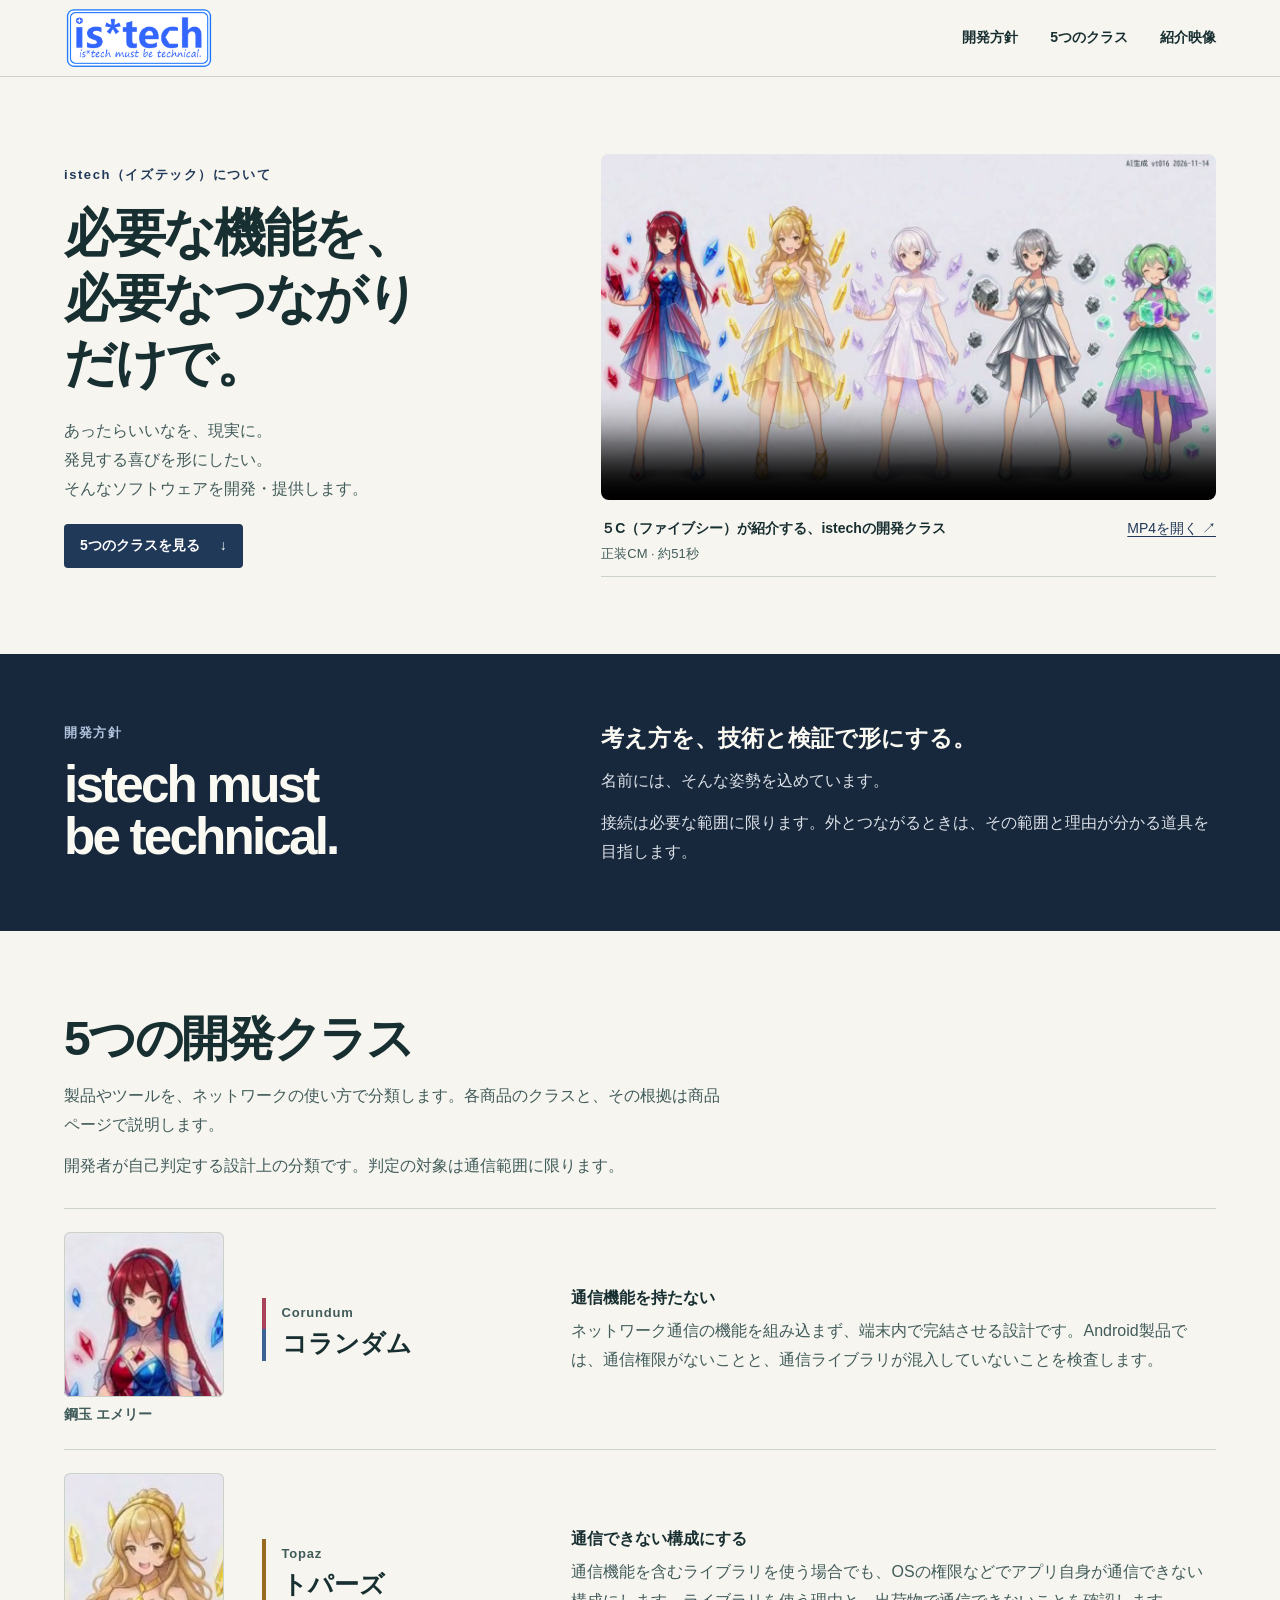
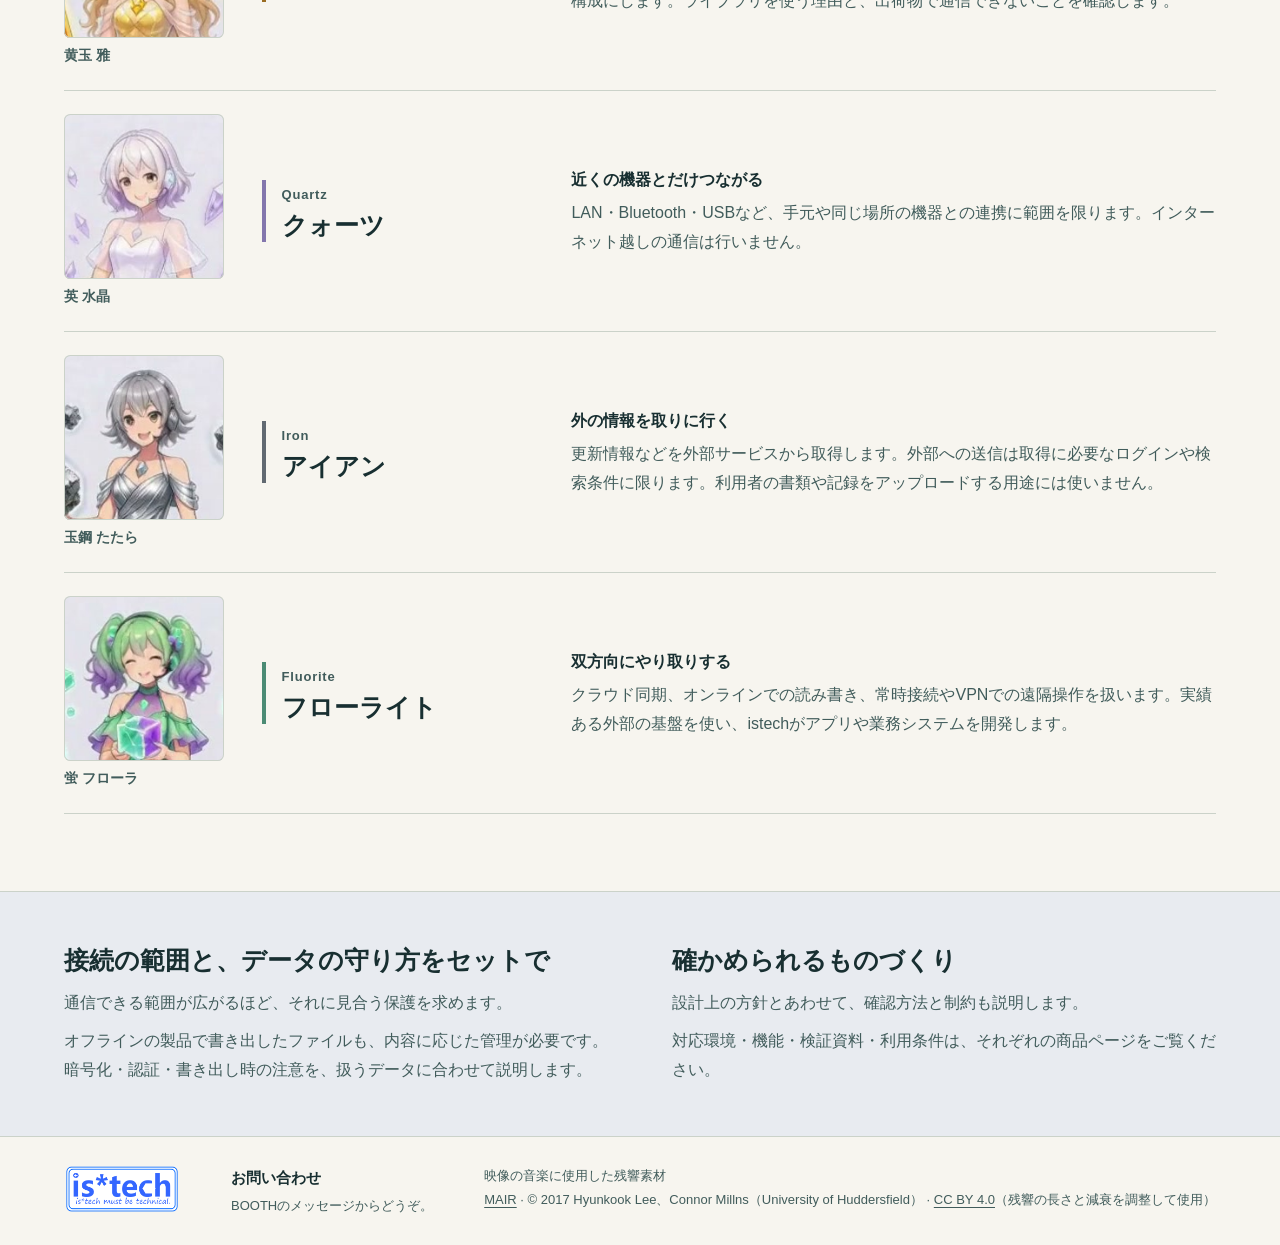
==== index.html @ 855a9165 "正装CM紹介ページ（GitHub Pages 用）" ====
<!doctype html>
<html lang="ja">
<head>
  <meta charset="utf-8">
  <meta name="viewport" content="width=device-width, initial-scale=1">
  <meta name="description" content="istechの開発方針と、アプリの通信範囲を示す5つのクラスをご紹介します。">
  <meta name="theme-color" content="#f7f5ef">
  <title>開発方針と5つのクラス｜istech</title>
  <link rel="stylesheet" href="styles.css">
</head>
<body>
  <a class="skip-link" href="#main">本文へ</a>
  <header class="site-header" id="top">
    <div class="wrap header-inner">
      <a class="brand" href="#top" aria-label="istech ページ先頭">
        <img src="assets/istech-logo.png" alt="" width="909" height="388">
      </a>
      <nav aria-label="ページ内メニュー">
        <a href="#policy">開発方針</a>
        <a href="#classes">5つのクラス</a>
        <a href="#film">紹介映像</a>
      </nav>
    </div>
  </header>

  <main id="main">
    <section class="hero wrap" aria-labelledby="hero-title">
      <div class="hero-copy">
        <p class="label">istech（イズテック）について</p>
        <h1 id="hero-title"><span>必要な機能を、</span><span>必要なつながり</span><span>だけで。</span></h1>
        <p class="hero-intro">あったらいいなを、現実に。<br>発見する喜びを形にしたい。<br>そんなソフトウェアを開発・提供します。</p>
        <a class="jump-link" href="#classes">5つのクラスを見る <span aria-hidden="true">↓</span></a>
      </div>
      <figure id="film" class="film">
        <video controls playsinline preload="metadata" width="1280" height="720"
          poster="assets/istech-class-intro-poster.jpg"
          aria-labelledby="film-caption" aria-describedby="film-duration">
          <source src="assets/istech-class-intro.mp4" type="video/mp4">
        </video>
        <figcaption>
          <div>
            <strong id="film-caption">５C（ファイブシー）が紹介する、istechの開発クラス</strong>
            <span id="film-duration">正装CM · 約51秒</span>
          </div>
          <a href="assets/istech-class-intro.mp4">MP4を開く<span aria-hidden="true"> ↗</span></a>
        </figcaption>
      </figure>
    </section>

    <section class="policy" id="policy" aria-labelledby="policy-title">
      <div class="wrap policy-inner">
        <div>
          <p class="label">開発方針</p>
          <h2 id="policy-title" lang="en">istech must<br>be technical.</h2>
        </div>
        <div class="policy-copy">
          <h3>考え方を、技術と検証で形にする。</h3>
          <p>名前には、そんな姿勢を込めています。</p>
          <p>接続は必要な範囲に限ります。外とつながるときは、その範囲と理由が分かる道具を目指します。</p>
        </div>
      </div>
    </section>

    <section class="classes wrap" id="classes" aria-labelledby="classes-title">
      <header class="classes-intro">
        <h2 id="classes-title">5つの開発クラス</h2>
        <p>製品やツールを、ネットワークの使い方で分類します。各商品のクラスと、その根拠は商品ページで説明します。</p>
        <p>開発者が自己判定する設計上の分類です。判定の対象は通信範囲に限ります。</p>
      </header>
      <ul class="class-list">
        <li class="class-row corundum">
          <figure class="class-portrait">
            <div class="portrait-image" aria-hidden="true"></div>
            <figcaption>鋼玉 エメリー</figcaption>
          </figure>
          <div class="class-name"><span lang="en">Corundum</span><h3>コランダム</h3></div>
          <div class="class-description">
            <p class="class-summary">通信機能を持たない</p>
            <p>ネットワーク通信の機能を組み込まず、端末内で完結させる設計です。Android製品では、通信権限がないことと、通信ライブラリが混入していないことを検査します。</p>
          </div>
        </li>
        <li class="class-row topaz">
          <figure class="class-portrait">
            <div class="portrait-image" aria-hidden="true"></div>
            <figcaption>黄玉 雅</figcaption>
          </figure>
          <div class="class-name"><span lang="en">Topaz</span><h3>トパーズ</h3></div>
          <div class="class-description">
            <p class="class-summary">通信できない構成にする</p>
            <p>通信機能を含むライブラリを使う場合でも、OSの権限などでアプリ自身が通信できない構成にします。ライブラリを使う理由と、出荷物で通信できないことを確認します。</p>
          </div>
        </li>
        <li class="class-row quartz">
          <figure class="class-portrait">
            <div class="portrait-image" aria-hidden="true"></div>
            <figcaption>英 水晶</figcaption>
          </figure>
          <div class="class-name"><span lang="en">Quartz</span><h3>クォーツ</h3></div>
          <div class="class-description">
            <p class="class-summary">近くの機器とだけつながる</p>
            <p>LAN・Bluetooth・USBなど、手元や同じ場所の機器との連携に範囲を限ります。インターネット越しの通信は行いません。</p>
          </div>
        </li>
        <li class="class-row iron">
          <figure class="class-portrait">
            <div class="portrait-image" aria-hidden="true"></div>
            <figcaption>玉鋼 たたら</figcaption>
          </figure>
          <div class="class-name"><span lang="en">Iron</span><h3>アイアン</h3></div>
          <div class="class-description">
            <p class="class-summary">外の情報を取りに行く</p>
            <p>更新情報などを外部サービスから取得します。外部への送信は取得に必要なログインや検索条件に限ります。利用者の書類や記録をアップロードする用途には使いません。</p>
          </div>
        </li>
        <li class="class-row fluorite">
          <figure class="class-portrait">
            <div class="portrait-image" aria-hidden="true"></div>
            <figcaption>蛍 フローラ</figcaption>
          </figure>
          <div class="class-name"><span lang="en">Fluorite</span><h3>フローライト</h3></div>
          <div class="class-description">
            <p class="class-summary">双方向にやり取りする</p>
            <p>クラウド同期、オンラインでの読み書き、常時接続やVPNでの遠隔操作を扱います。実績ある外部の基盤を使い、istechがアプリや業務システムを開発します。</p>
          </div>
        </li>
      </ul>
    </section>

    <div class="product-notes">
      <div class="wrap product-notes-inner">
        <section aria-labelledby="data-protection-title">
          <h2 id="data-protection-title">接続の範囲と、データの守り方をセットで</h2>
          <p>通信できる範囲が広がるほど、それに見合う保護を求めます。</p>
          <p>オフラインの製品で書き出したファイルも、内容に応じた管理が必要です。暗号化・認証・書き出し時の注意を、扱うデータに合わせて説明します。</p>
        </section>
        <section aria-labelledby="verification-title">
          <h2 id="verification-title">確かめられるものづくり</h2>
          <p>設計上の方針とあわせて、確認方法と制約も説明します。</p>
          <p>対応環境・機能・検証資料・利用条件は、それぞれの商品ページをご覧ください。</p>
        </section>
      </div>
    </div>
  </main>

  <footer class="site-footer">
    <div class="wrap footer-inner">
      <a class="brand" href="#top" aria-label="istech ページ先頭">
        <img src="assets/istech-logo.png" alt="" width="909" height="388">
      </a>
      <div class="contact">
        <h2>お問い合わせ</h2>
        <p>BOOTHのメッセージからどうぞ。</p>
      </div>
      <p>映像の音楽に使用した残響素材<br>
        <a href="https://zenodo.org/records/2639677">MAIR</a>
        · © 2017 Hyunkook Lee、Connor Millns（University of Huddersfield）
        · <a href="https://creativecommons.org/licenses/by/4.0/deed.ja">CC BY 4.0</a>（残響の長さと減衰を調整して使用）
      </p>
    </div>
  </footer>
</body>
</html>
---- styles.css ----
:root {
  color-scheme: light;
  --paper: #f7f5ef;
  --ink: #182f31;
  --secondary: #415c5b;
  --rule: #cbd2c9;
  --accent: #213959;
  --edge: clamp(1.25rem, 5vw, 5rem);
  font-family: Inter, "Hiragino Kaku Gothic ProN", "Yu Gothic", Meiryo, sans-serif;
  background: var(--paper);
  color: var(--ink);
}

*, *::before, *::after { box-sizing: border-box; }
body { margin: 0; line-height: 1.8; }
h1, h2, h3, p, figure { margin: 0; }
a { color: inherit; text-underline-offset: 0.23em; }
a:hover { text-decoration-thickness: 0.12em; }
:focus-visible { outline: 3px solid #193d6c; outline-offset: 4px; }
[id] { scroll-margin-top: 1.25rem; }
.wrap { width: min(100% - 2 * var(--edge), 80rem); margin-inline: auto; }

.skip-link {
  position: absolute;
  inset-block-start: 0.5rem;
  inset-inline-start: 1rem;
  z-index: 1;
  transform: translateY(-200%);
  background: white;
  padding: 0.5rem 1rem;
}
.skip-link:focus { transform: none; }
.site-header { border-bottom: 1px solid var(--rule); }
.header-inner {
  min-height: 4.75rem;
  display: flex;
  align-items: center;
  justify-content: space-between;
  gap: 0.5rem 2rem;
}
.brand {
  display: block;
  flex-shrink: 0;
  inline-size: clamp(8rem, 12vw, 9.375rem);
}
.brand img { display: block; inline-size: 100%; block-size: auto; }
nav { display: flex; gap: 0.25rem clamp(0.75rem, 2.8vw, 2rem); flex-wrap: wrap; }
nav a { padding-block: 0.5rem; font-size: 0.875rem; font-weight: 700; text-decoration: none; }
nav a:hover { text-decoration: underline; }

.hero {
  display: grid;
  grid-template-columns: minmax(0, 0.87fr) minmax(0, 1.13fr);
  align-items: center;
  gap: clamp(1.75rem, 5vw, 5rem);
  padding-block: clamp(2.5rem, 6vw, 6rem);
}
.label {
  font-size: 0.8125rem;
  font-weight: 700;
  letter-spacing: 0.12em;
  color: var(--accent);
}
.hero h1 {
  font-size: clamp(2.375rem, 4.1vw, 4.25rem);
  line-height: 1.24;
  letter-spacing: -0.045em;
  font-weight: 800;
  margin-block: 0.25em 0.42em;
}
.hero h1 span { display: block; }
.hero-intro { max-width: 31em; color: var(--secondary); }
.jump-link {
  display: inline-flex;
  align-items: center;
  gap: 1.25rem;
  min-height: 2.75rem;
  padding: 0.3rem 1rem;
  margin-top: 1.25rem;
  background: var(--accent);
  border-radius: 0.25rem;
  color: white;
  font-weight: 700;
  font-size: 0.875rem;
  text-decoration: none;
}
.jump-link:hover { background: #172c47; }
.film { min-width: 0; }
.film video {
  display: block;
  width: 100%;
  height: auto;
  aspect-ratio: 16 / 9;
  background: #e7e8e3;
  border-radius: 0.5rem;
}
.film figcaption {
  margin-top: 0.7rem;
  padding-block: 0.35rem 0.7rem;
  border-bottom: 1px solid var(--rule);
  display: flex;
  align-items: baseline;
  justify-content: space-between;
  flex-wrap: wrap;
  gap: 0.35rem 1rem;
  font-size: 0.875rem;
}
.film figcaption span#film-duration { display: block; color: var(--secondary); font-size: 0.8125rem; }
.film a { color: var(--accent); white-space: nowrap; }

.policy { background: #18283c; color: #faf9f2; }
.policy :focus-visible { outline-color: #b9cbe3; }
.policy-inner {
  display: grid;
  grid-template-columns: minmax(0, 0.87fr) minmax(0, 1.13fr);
  align-items: center;
  gap: clamp(1.25rem, 5vw, 5rem);
  padding-block: clamp(2.25rem, 5vw, 4rem);
}
.policy .label { color: #afc3dd; }
.policy h2 { font-size: clamp(2.25rem, 4vw, 3.75rem); letter-spacing: -0.055em; line-height: 1.03; margin-top: 0.28em; }
.policy h3 { font-size: clamp(1.125rem, 2vw, 1.45rem); margin-bottom: 0.45rem; }
.policy-copy p { color: #dbe1e8; max-width: 42em; }
.policy-copy p + p { margin-top: 0.85rem; }

.classes { padding-block: clamp(2.75rem, 6vw, 5.5rem); }
.classes h2 { font-size: clamp(1.8rem, 4vw, 3rem); letter-spacing: -0.05em; line-height: 1.3; }
.classes-intro p { max-width: 41em; color: var(--secondary); margin-top: 0.75rem; }
.class-list { list-style: none; padding: 0; margin: 1.75rem 0 0; border-top: 1px solid var(--rule); }
.class-row {
  --class-color: #527c70;
  display: grid;
  grid-template-columns: clamp(7.5rem, 13vw, 10rem) minmax(8rem, 0.42fr) minmax(0, 1fr);
  align-items: center;
  column-gap: clamp(1rem, 3vw, 3rem);
  padding-block: 1.4rem;
  border-bottom: 1px solid var(--rule);
}
.class-portrait figcaption {
  margin-top: 0.3rem;
  color: var(--secondary);
  font-size: 0.875rem;
  font-weight: 700;
}
.portrait-image {
  /* The 1280 × 720 CM poster supplies a 184 × 190 crop for each class. */
  aspect-ratio: 184 / 190;
  border-radius: 0.4rem;
  background-image: url("assets/istech-class-intro-poster.jpg");
  background-repeat: no-repeat;
  background-size: calc(100% * 1280 / 184) auto;
  background-position:
    calc(100% * var(--portrait-x) / (1280 - 184))
    calc(100% * var(--portrait-y) / (720 - 190));
  box-shadow: inset 0 0 0 1px var(--rule);
}
.corundum { --portrait-x: 44; --portrait-y: 100; }
.topaz { --portrait-x: 300; --portrait-y: 91; }
.quartz { --portrait-x: 558; --portrait-y: 134; }
.iron { --portrait-x: 809; --portrait-y: 138; }
.fluorite { --portrait-x: 1059; --portrait-y: 168; }
.class-name { padding-inline-start: 0.95rem; border-inline-start: 4px solid var(--class-color); }
.class-name span { color: var(--secondary); font-size: 0.8125rem; font-weight: 700; letter-spacing: 0.06em; }
.class-name h3 { font-size: clamp(1.2rem, 2.3vw, 1.55rem); line-height: 1.35; }
.class-description { max-width: 43em; color: var(--secondary); }
.class-summary { font-weight: 700; color: var(--ink); margin-bottom: 0.25rem; }
.corundum .class-name { border-image: linear-gradient(#a94259 50%, #3b6295 50%) 1; }
.topaz { --class-color: #9a6c21; }
.quartz { --class-color: #8376ad; }
.iron { --class-color: #616971; }
.fluorite { --class-color: #4b8b74; }

.product-notes { background: #e8ebf0; border-top: 1px solid var(--rule); }
.product-notes-inner {
  display: grid;
  grid-template-columns: repeat(2, minmax(0, 1fr));
  gap: clamp(1.5rem, 5vw, 4rem);
  padding-block: clamp(2rem, 4vw, 3.5rem);
}
.product-notes h2 { font-size: clamp(1.15rem, 2.2vw, 1.55rem); line-height: 1.45; }
.product-notes p { color: var(--secondary); margin-top: 0.6rem; }

.site-footer { border-top: 1px solid var(--rule); }
.footer-inner {
  display: flex;
  align-items: flex-start;
  justify-content: space-between;
  flex-wrap: wrap;
  gap: 1rem 3rem;
  padding-block: 1.7rem;
}
.footer-inner p { color: var(--secondary); font-size: 0.8125rem; }
.footer-inner .brand { inline-size: 7.25rem; }
.contact h2 { font-size: 0.9375rem; margin-bottom: 0.2rem; }

@media (max-width: 47rem) {
  .hero, .policy-inner, .product-notes-inner { grid-template-columns: minmax(0, 1fr); }
  .hero h1 { font-size: clamp(2.25rem, 8vw, 3.6rem); }
  .hero h1 span:nth-child(2), .hero h1 span:nth-child(3) { display: inline; }
  .hero h1 span { overflow-wrap: anywhere; }
  .class-row { grid-template-columns: 6.5rem minmax(0, 1fr); gap: 0.65rem 1rem; }
  .class-description { grid-column: 1 / -1; }
}

@media (max-width: 26rem) {
  .header-inner { align-items: flex-start; flex-direction: column; padding-block: 1rem 0.5rem; }
}
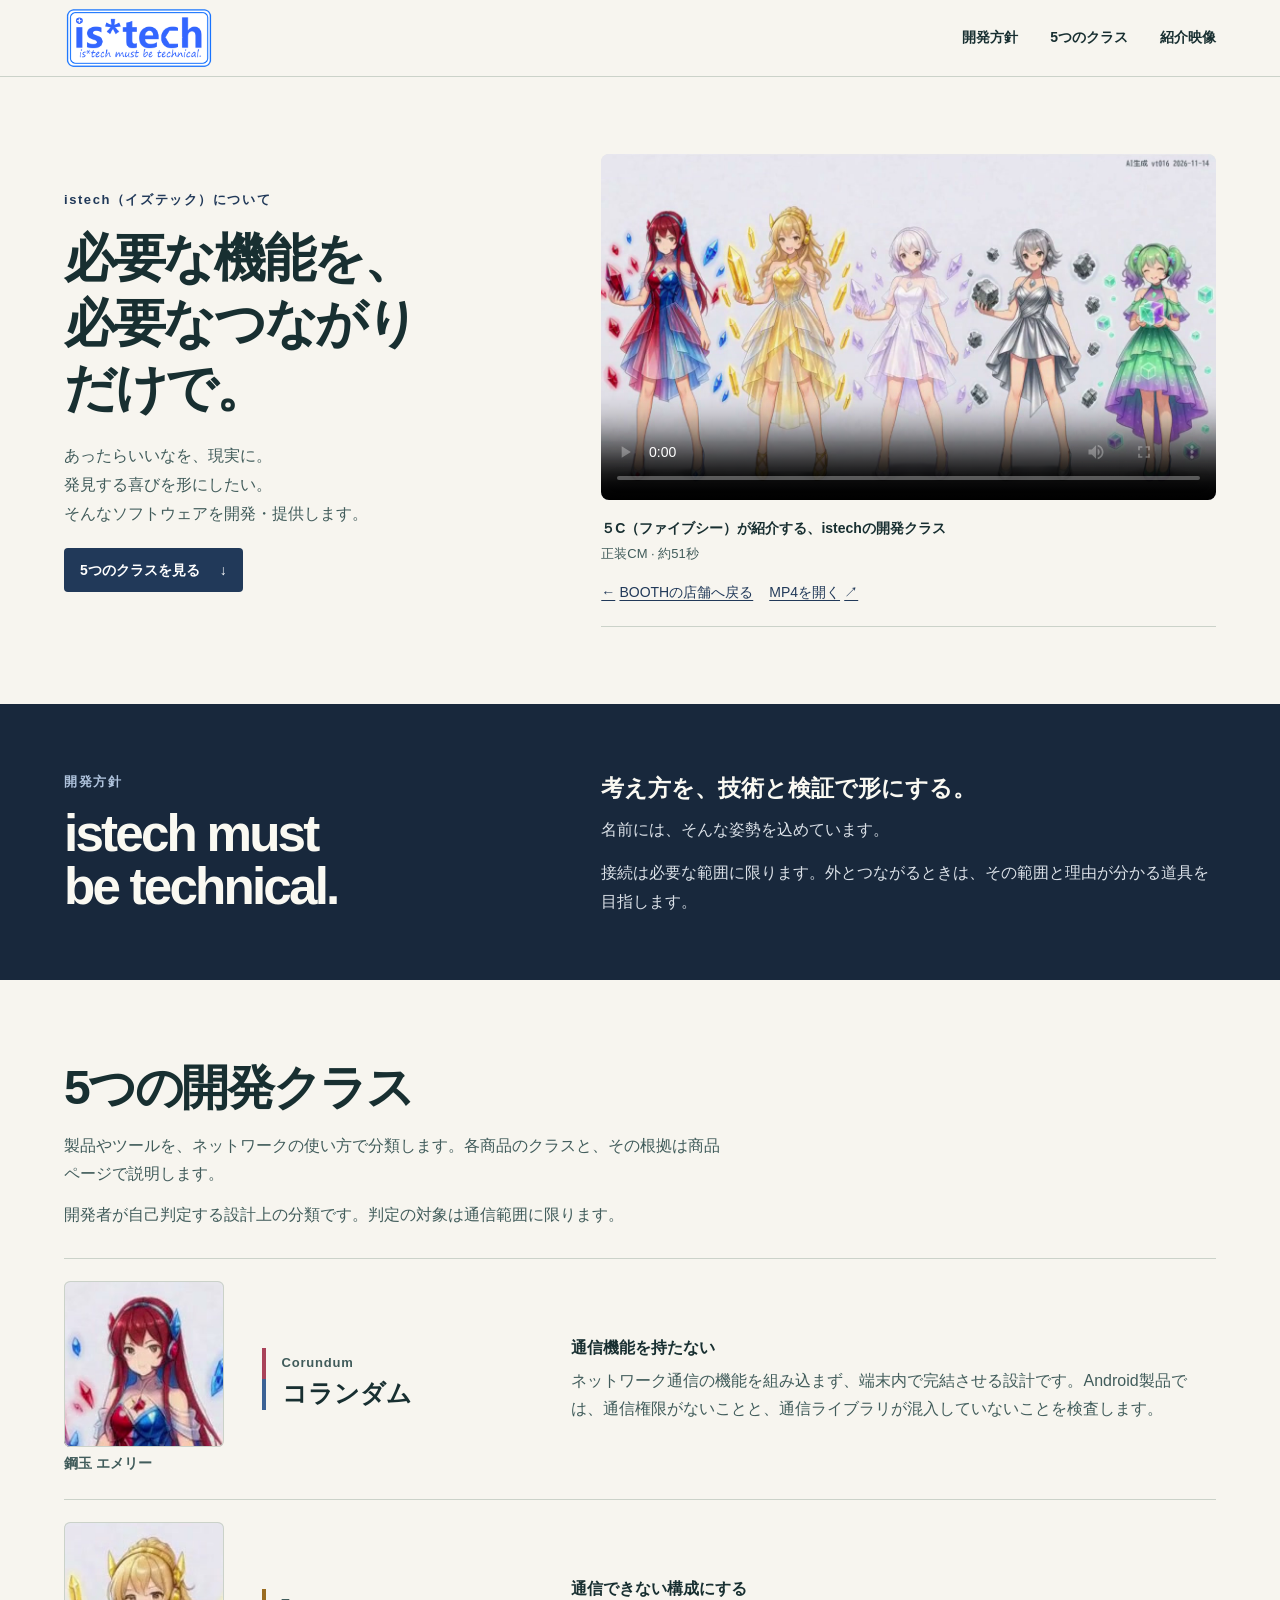
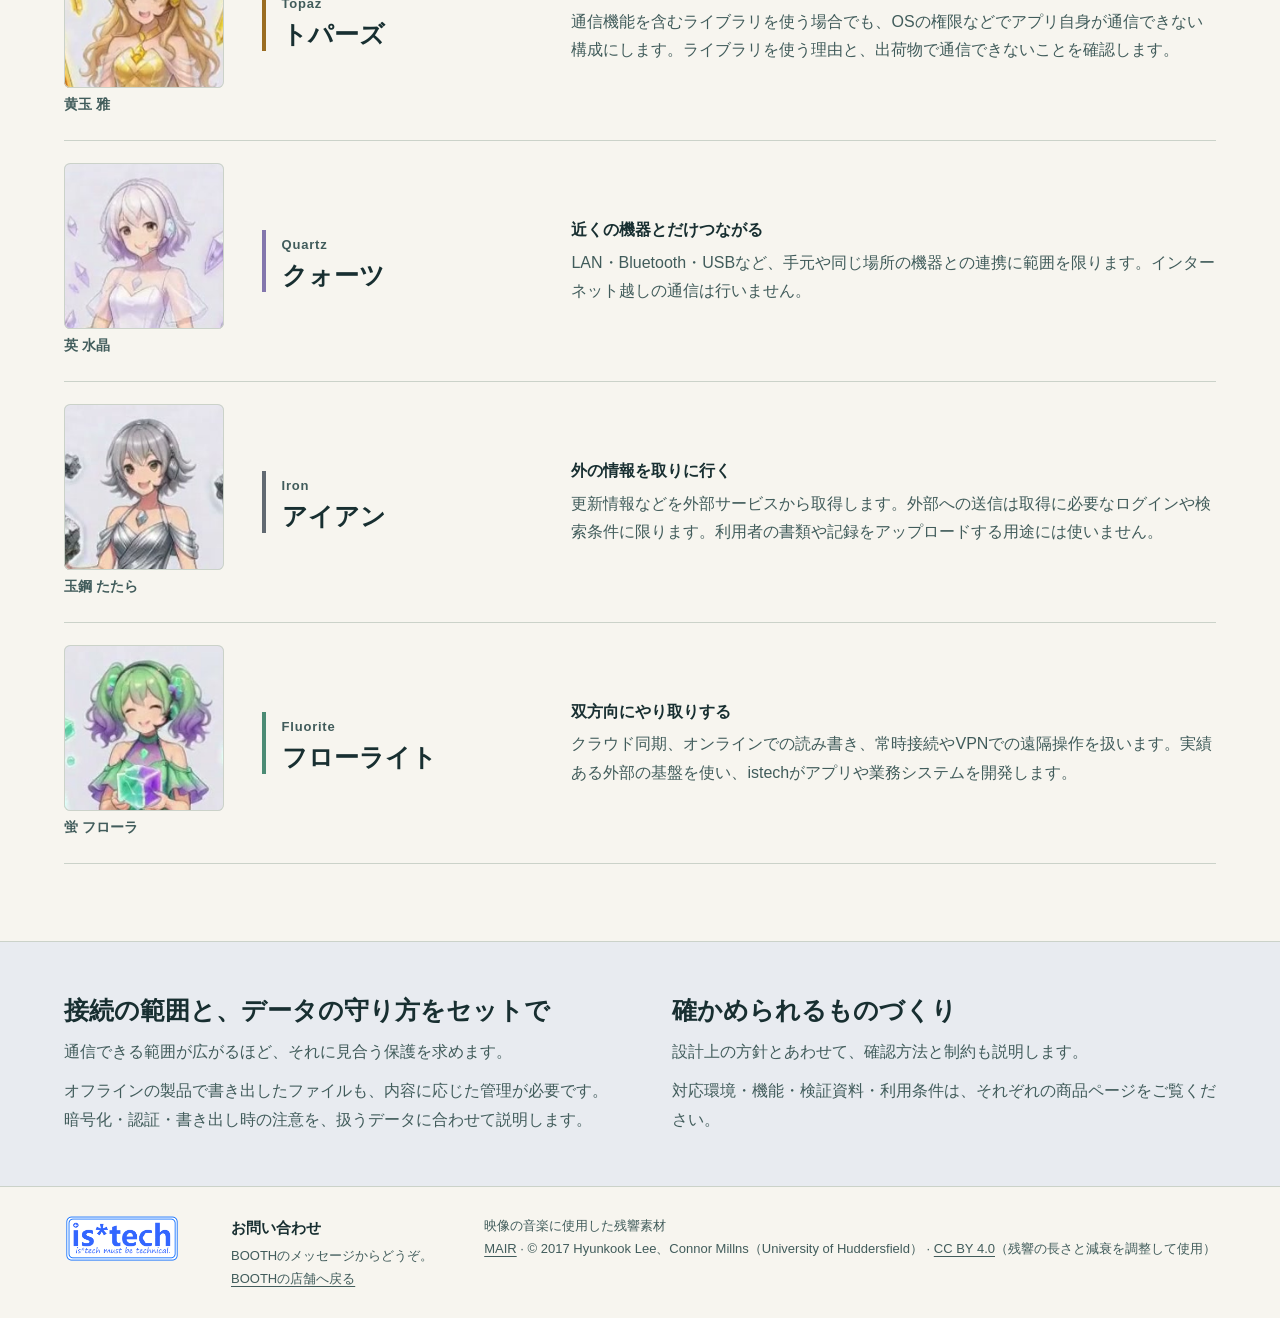
==== commit 5f9721d9: "正装CM紹介にBOOTHの店舗へ戻るリンクを追加" ====
--- a/index.html
+++ b/index.html
@@ -42,7 +42,10 @@
             <strong id="film-caption">５C（ファイブシー）が紹介する、istechの開発クラス</strong>
             <span id="film-duration">正装CM · 約51秒</span>
           </div>
-          <a href="assets/istech-class-intro.mp4">MP4を開く<span aria-hidden="true"> ↗</span></a>
+          <div class="film-links">
+            <a href="https://istech.booth.pm/"><span aria-hidden="true">←</span> BOOTHの店舗へ戻る</a>
+            <a href="assets/istech-class-intro.mp4">MP4を開く<span aria-hidden="true">↗</span></a>
+          </div>
         </figcaption>
       </figure>
     </section>
@@ -150,6 +153,7 @@
       <div class="contact">
         <h2>お問い合わせ</h2>
         <p>BOOTHのメッセージからどうぞ。</p>
+        <p><a href="https://istech.booth.pm/">BOOTHの店舗へ戻る</a></p>
       </div>
       <p>映像の音楽に使用した残響素材<br>
         <a href="https://zenodo.org/records/2639677">MAIR</a>
--- a/styles.css
+++ b/styles.css
@@ -106,7 +106,15 @@
   font-size: 0.875rem;
 }
 .film figcaption span#film-duration { display: block; color: var(--secondary); font-size: 0.8125rem; }
-.film a { color: var(--accent); white-space: nowrap; }
+.film-links { display: flex; flex-wrap: wrap; gap: 0 1rem; }
+.film-links a {
+  display: inline-flex;
+  align-items: center;
+  gap: 0.3em;
+  min-height: 2.75rem;
+  color: var(--accent);
+  white-space: nowrap;
+}
 
 .policy { background: #18283c; color: #faf9f2; }
 .policy :focus-visible { outline-color: #b9cbe3; }
